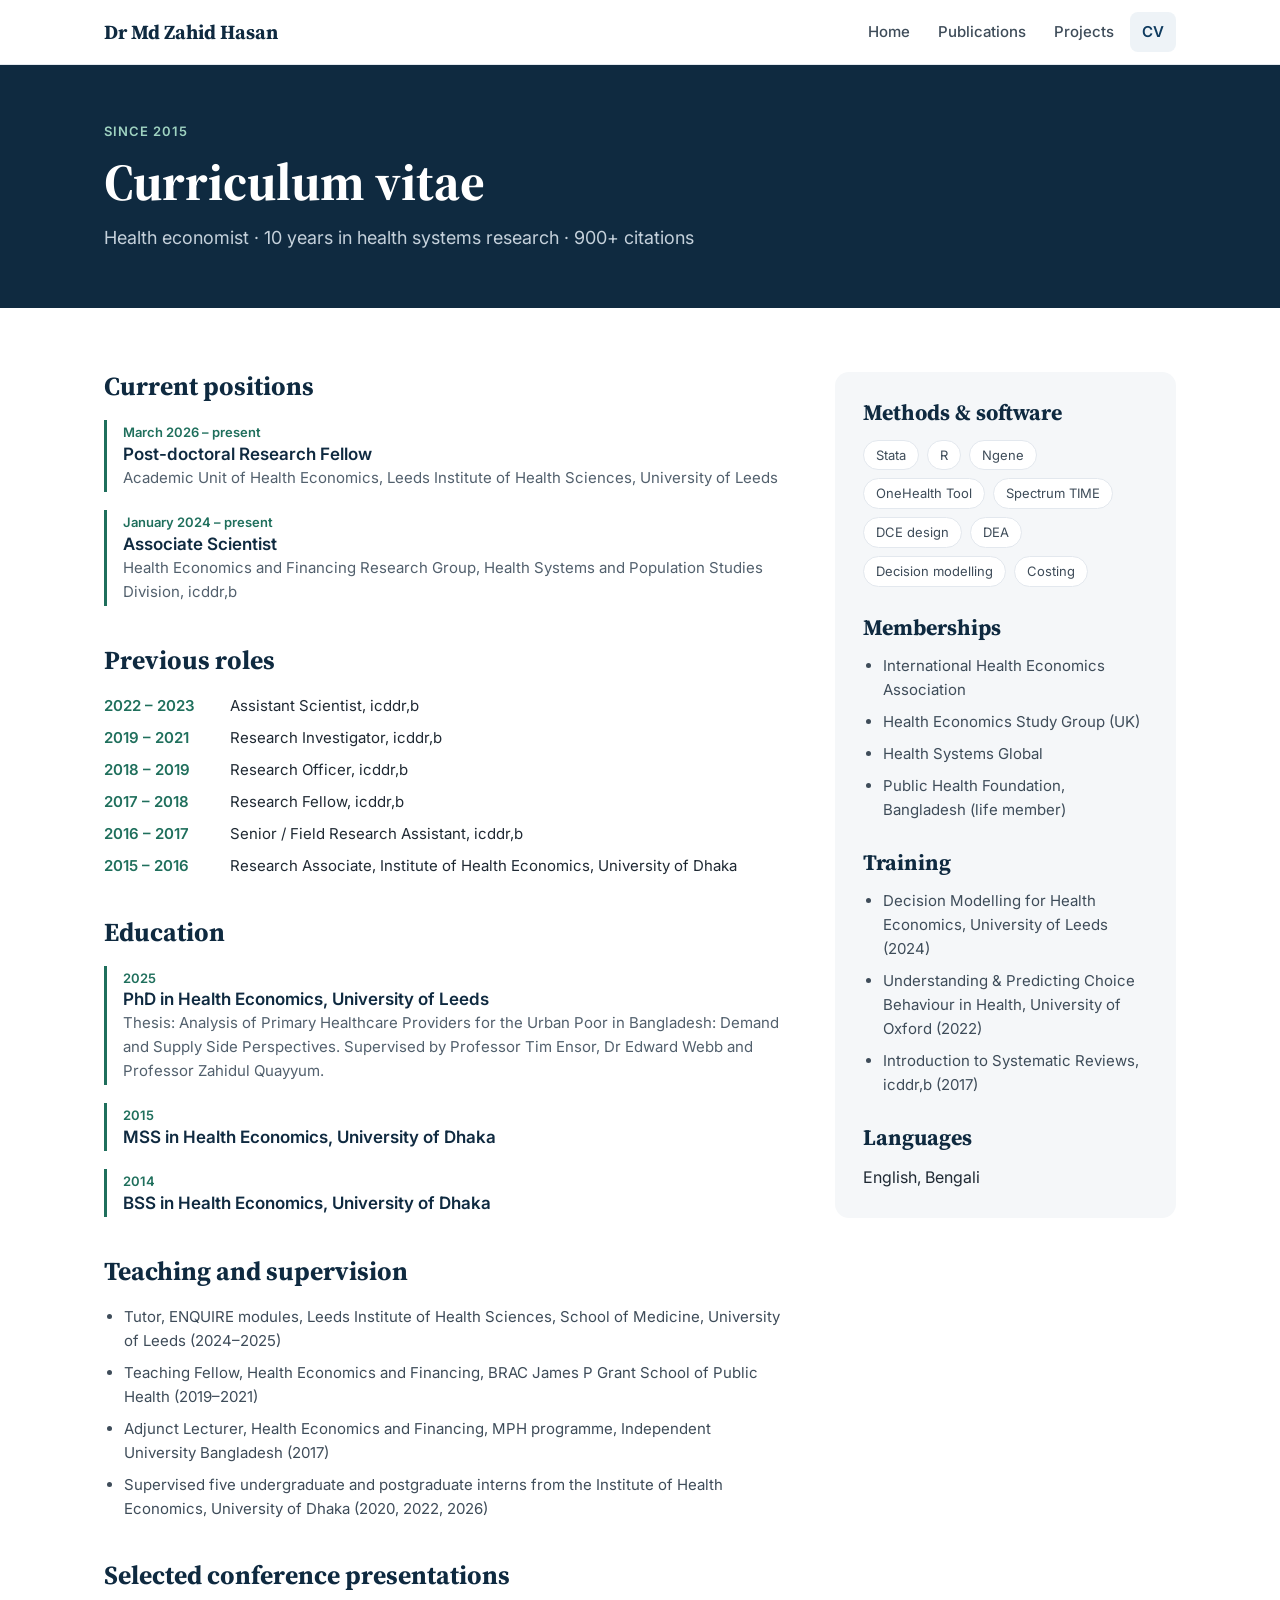
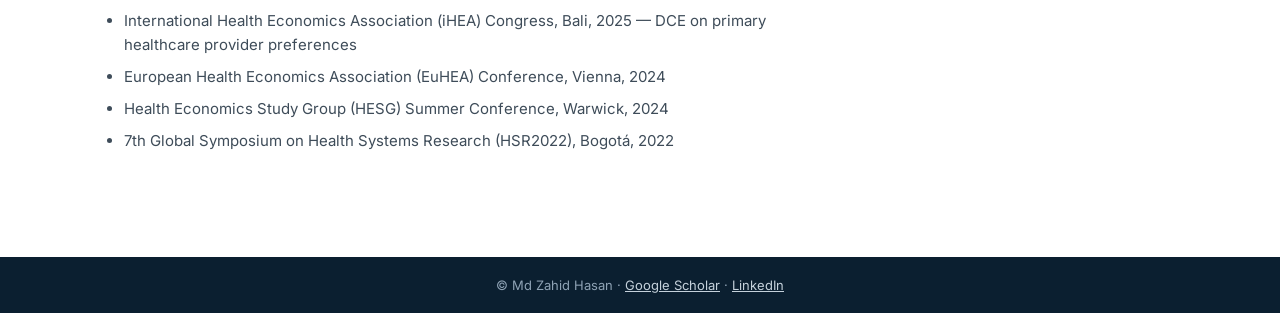
==== cv.html @ 00d34b2a "Add files via upload" ====
<!doctype html>
<html lang="en">
<head>
<meta charset="utf-8">
<meta name="viewport" content="width=device-width, initial-scale=1">
<title>CV – Dr Md Zahid Hasan</title>
<meta name="description" content="Curriculum vitae of Dr Md Zahid Hasan, health economist.">
<link rel="preconnect" href="https://fonts.googleapis.com"><link rel="preconnect" href="https://fonts.gstatic.com" crossorigin>
<link href="https://fonts.googleapis.com/css2?family=Inter:wght@400;500;600&amp;family=Source+Serif+4:opsz,wght@8..60,600;8..60,700&amp;display=swap" rel="stylesheet">
<link rel="stylesheet" href="style.css">
</head>
<body>
<header class="site-head"><div class="wrap"><a class="brand" href="index.html">Dr Md Zahid Hasan</a><nav class="nav" aria-label="Main"><a href="index.html">Home</a><a href="publications.html">Publications</a><a href="projects.html">Projects</a><a href="cv.html" aria-current="page">CV</a></nav></div></header>
<main>
<section class="page-head"><div class="wrap">
<p class="eyebrow">Since 2015</p><h1>Curriculum vitae</h1>
<p class="intro">Health economist · 10 years in health systems research · 900+ citations</p>
</div></section>
<section><div class="wrap cv-grid">
<div>
<div class="cv-block"><h2>Current positions</h2>
<div class="entry"><p class="when">March 2026 – present</p><h3>Post-doctoral Research Fellow</h3><p>Academic Unit of Health Economics, Leeds Institute of Health Sciences, University of Leeds</p></div>
<div class="entry"><p class="when">January 2024 – present</p><h3>Associate Scientist</h3><p>Health Economics and Financing Research Group, Health Systems and Population Studies Division, icddr,b</p></div>
</div>
<div class="cv-block"><h2>Previous roles</h2><div class="timeline">
<span>2022 – 2023</span><span>Assistant Scientist, icddr,b</span>
<span>2019 – 2021</span><span>Research Investigator, icddr,b</span>
<span>2018 – 2019</span><span>Research Officer, icddr,b</span>
<span>2017 – 2018</span><span>Research Fellow, icddr,b</span>
<span>2016 – 2017</span><span>Senior / Field Research Assistant, icddr,b</span>
<span>2015 – 2016</span><span>Research Associate, Institute of Health Economics, University of Dhaka</span>
</div></div>
<div class="cv-block"><h2>Education</h2>
<div class="entry"><p class="when">2025</p><h3>PhD in Health Economics, University of Leeds</h3><p>Thesis: Analysis of Primary Healthcare Providers for the Urban Poor in Bangladesh: Demand and Supply Side Perspectives. Supervised by Professor Tim Ensor, Dr Edward Webb and Professor Zahidul Quayyum.</p></div>
<div class="entry"><p class="when">2015</p><h3>MSS in Health Economics, University of Dhaka</h3></div>
<div class="entry"><p class="when">2014</p><h3>BSS in Health Economics, University of Dhaka</h3></div>
</div>
<div class="cv-block"><h2>Teaching and supervision</h2><ul class="cv-list">
<li>Tutor, ENQUIRE modules, Leeds Institute of Health Sciences, School of Medicine, University of Leeds (2024–2025)</li>
<li>Teaching Fellow, Health Economics and Financing, BRAC James P Grant School of Public Health (2019–2021)</li>
<li>Adjunct Lecturer, Health Economics and Financing, MPH programme, Independent University Bangladesh (2017)</li>
<li>Supervised five undergraduate and postgraduate interns from the Institute of Health Economics, University of Dhaka (2020, 2022, 2026)</li>
</ul></div>
<div class="cv-block"><h2>Selected conference presentations</h2><ul class="cv-list">
<li>International Health Economics Association (iHEA) Congress, Bali, 2025 — DCE on primary healthcare provider preferences</li>
<li>European Health Economics Association (EuHEA) Conference, Vienna, 2024</li>
<li>Health Economics Study Group (HESG) Summer Conference, Warwick, 2024</li>
<li>7th Global Symposium on Health Systems Research (HSR2022), Bogotá, 2022</li>
</ul></div>
</div>
<aside class="side">
<div class="cv-block"><h2>Methods &amp; software</h2><div class="tags"><span>Stata</span><span>R</span><span>Ngene</span><span>OneHealth Tool</span><span>Spectrum TIME</span><span>DCE design</span><span>DEA</span><span>Decision modelling</span><span>Costing</span></div></div>
<div class="cv-block"><h2>Memberships</h2><ul class="cv-list"><li>International Health Economics Association</li><li>Health Economics Study Group (UK)</li><li>Health Systems Global</li><li>Public Health Foundation, Bangladesh (life member)</li></ul></div>
<div class="cv-block"><h2>Training</h2><ul class="cv-list"><li>Decision Modelling for Health Economics, University of Leeds (2024)</li><li>Understanding &amp; Predicting Choice Behaviour in Health, University of Oxford (2022)</li><li>Introduction to Systematic Reviews, icddr,b (2017)</li></ul></div>
<div class="cv-block" style="margin-bottom:0"><h2>Languages</h2><p>English, Bengali</p></div>
</aside>
</div></section>
</main>
<footer class="foot">© Md Zahid Hasan · <a href="https://scholar.google.com/citations?user=Z4uadW4AAAAJ&amp;hl=en" target="_blank" rel="noopener">Google Scholar</a> · <a href="https://www.linkedin.com/in/m-zahid-hasan-phd-03840592/" target="_blank" rel="noopener">LinkedIn</a></footer>
</body>
</html>
---- style.css ----
:root{
  --navy:#0f3b5f; --navy-deep:#0f2a40; --green:#1f6f5c; --mint:#9fd3c1; --mint-soft:#d6ece5;
  --amber:#b7791f; --amber-soft:#fdf4e3; --ink:#1f2933; --body:#3e4c59; --muted:#52606d;
  --line:#e3e8ee; --tint:#f5f7f9; --hero:#eef3f7; --white:#ffffff;
  --serif:'Source Serif 4',Georgia,serif; --sans:Inter,system-ui,-apple-system,'Segoe UI',sans-serif;
}
*{box-sizing:border-box}
html{-webkit-text-size-adjust:100%}
body{margin:0;background:var(--white);color:var(--ink);font-family:var(--sans);font-size:16px;line-height:1.6}
a{color:var(--navy)}a:hover{color:var(--navy-deep)}
img{max-width:100%}
.wrap{max-width:1120px;margin:0 auto;padding:0 24px}
.narrow{max-width:820px}
h1,h2{font-family:var(--serif);color:var(--navy-deep);margin:0;line-height:1.15}
h1{font-size:clamp(34px,6vw,52px)}
h2{font-size:clamp(26px,4vw,32px)}
h3{margin:0;font-size:18px;font-weight:600;color:var(--navy-deep);line-height:1.35}
p{margin:0}
.eyebrow{font-size:13px;font-weight:600;letter-spacing:.08em;text-transform:uppercase;color:var(--green)}
section{padding:64px 0}
.tint{background:var(--tint)}
.stack{display:flex;flex-direction:column;gap:16px}
.row-head{display:flex;flex-wrap:wrap;gap:12px 24px;align-items:baseline;justify-content:space-between;margin-bottom:28px}
.link-strong{font-weight:600;color:var(--green);text-decoration:none}
.link-strong:hover{text-decoration:underline;color:var(--green)}

/* header */
.site-head{position:sticky;top:0;z-index:10;background:rgba(255,255,255,.96);backdrop-filter:blur(6px);border-bottom:1px solid var(--line)}
.site-head .wrap{display:flex;align-items:center;justify-content:space-between;gap:16px;min-height:64px;flex-wrap:wrap}
.brand{font-family:var(--serif);font-weight:700;font-size:20px;color:var(--navy-deep);text-decoration:none}
.nav{display:flex;gap:4px;flex-wrap:wrap}
.nav a{padding:8px 12px;border-radius:8px;text-decoration:none;color:var(--body);font-weight:500;font-size:15px}
.nav a:hover{background:var(--tint);color:var(--navy-deep)}
.nav a[aria-current=page]{color:var(--navy);background:var(--hero);font-weight:600}
@media (max-width:640px){
  .site-head .wrap{padding-top:10px;padding-bottom:8px;min-height:0}
  .nav{width:100%;justify-content:space-between;gap:0}
  .nav a{padding:8px 8px;font-size:14px}
}

/* buttons */
.btns{display:flex;flex-wrap:wrap;gap:12px}
.btn{display:inline-flex;align-items:center;min-height:44px;padding:0 20px;border-radius:8px;border:1px solid #b8c4ce;background:var(--white);color:var(--navy);font-weight:600;font-size:15px;text-decoration:none}
.btn:hover{border-color:var(--navy)}
.btn.solid{background:var(--navy);border-color:var(--navy);color:var(--white)}
.btn.solid:hover{background:var(--navy-deep);color:var(--white)}

/* home hero */
.hero{background:var(--hero);padding:64px 0 96px}
.hero .wrap{display:flex;flex-wrap:wrap;gap:48px;align-items:center}
.hero-text{flex:999 1 480px;min-width:0;display:flex;flex-direction:column;gap:18px}
.hero-text .lead{font-size:20px;color:var(--body)}
.hero-text .aff{color:var(--muted)}
.hero-photo{flex:1 1 260px;display:flex;justify-content:center}
.hero-photo img{display:block;width:300px;max-width:100%;aspect-ratio:300/424;object-fit:cover;object-position:50% 0;border-radius:16px;box-shadow:0 10px 30px rgba(15,42,64,.18)}

/* tiles */
.tiles{display:grid;grid-template-columns:repeat(auto-fit,minmax(260px,1fr));gap:20px;margin-top:-48px;position:relative}
.tile{display:flex;flex-direction:column;gap:8px;padding:28px;border-radius:14px;text-decoration:none;transition:transform .15s ease}
.tile:hover{transform:translateY(-3px)}
.tile .num{font-family:var(--serif);font-size:34px;font-weight:700;line-height:1.1}
.tile .ttl{font-size:18px;font-weight:600}
.tile .sub{font-size:14px;line-height:1.5}
.tile .go{padding-top:6px;font-size:14px;font-weight:600}
.tile.t1{background:var(--navy);color:#fff;box-shadow:0 6px 24px rgba(15,42,64,.18)}.tile.t1 .sub{color:#d4e0ea}.tile.t1 .go{color:var(--mint)}
.tile.t2{background:var(--green);color:#fff;box-shadow:0 6px 24px rgba(20,81,63,.18)}.tile.t2 .sub{color:var(--mint-soft)}.tile.t2 .go{color:#fff}
.tile.t3{background:var(--amber-soft);color:#5c3a0a;border:1px solid #f1dcb2;box-shadow:0 6px 24px rgba(122,75,12,.10)}.tile.t3 .sub,.tile.t3 .go{color:#7a4b0c}
.tile:hover.t1,.tile:hover.t2{color:#fff}

/* cards */
.grid{display:grid;gap:20px;grid-template-columns:repeat(auto-fit,minmax(220px,1fr))}
.grid.five{grid-template-columns:repeat(auto-fit,minmax(180px,1fr))}
.card{background:#fff;border:1px solid var(--line);border-radius:12px;padding:24px;display:flex;flex-direction:column;gap:10px}
.card p{font-size:15px;color:var(--muted);line-height:1.6}
.card.topbar{border:none;border-top:4px solid var(--green);background:var(--tint);border-radius:0 0 12px 12px}
.card.topbar.navy{border-top-color:var(--navy)}
.meta{font-size:13px;font-weight:600;color:var(--green)}
.pubcard{display:block;background:#fff;border:1px solid var(--line);border-left:4px solid var(--green);border-radius:12px;padding:20px 24px;text-decoration:none}
.pubcard .t{display:block;font-size:17px;font-weight:600;color:var(--navy-deep)}
.pubcard .a{display:block;padding-top:6px;font-size:14px;color:var(--muted)}
.pubcard:hover .t{text-decoration:underline}

/* page header */
.page-head{background:var(--navy-deep);color:#fff;padding:56px 0}
.page-head .eyebrow{color:var(--mint)}
.page-head h1{color:#fff;margin:10px 0 12px}
.page-head .intro{color:#c5d1db;font-size:18px;max-width:720px}
.stats{display:grid;grid-template-columns:repeat(auto-fit,minmax(180px,1fr));gap:16px;margin-top:28px}
.stat{background:rgba(255,255,255,.07);border:1px solid rgba(255,255,255,.16);border-radius:12px;padding:18px 20px}
.stat b{display:block;font-family:var(--serif);font-size:30px;line-height:1.1}
.stat span{font-size:14px;color:#c5d1db}
.page-head .btn{margin-top:24px}

/* publications */
.yr{display:inline-block;margin:36px 0 12px;padding:6px 16px;border-radius:999px;background:var(--navy);color:#fff;font-family:var(--serif);font-size:20px;font-weight:700}
.yr:first-child{margin-top:0}
.pub{margin:0 0 12px;padding:16px 20px;border-radius:10px;background:var(--tint);border-left:4px solid #c9d4dd;font-size:15px;line-height:1.65;color:var(--body);overflow-wrap:anywhere}
.pub.fa{background:#eef7f3;border-left-color:var(--green)}
.pub b{color:var(--navy-deep);font-weight:600}
.pub i{color:var(--green)}
.pub a{color:var(--ink);text-decoration:none;font-weight:500}
.pub a:hover{color:var(--navy);text-decoration:underline}
.badge{display:inline-block;margin-left:8px;padding:2px 10px;border-radius:999px;background:var(--mint-soft);color:#14513f;font-size:12px;font-weight:600;vertical-align:1px;white-space:nowrap}

/* projects */
.chip{display:inline-block;padding:3px 10px;border-radius:999px;font-size:12px;font-weight:600;white-space:nowrap}
.chip.pi{background:#dce7f1;color:var(--navy)}
.chip.copi{background:var(--mint-soft);color:#14513f}
.chip.coi{background:var(--amber-soft);color:#7a4b0c}
.legend{display:flex;flex-wrap:wrap;gap:8px}
.proj-grid{display:grid;gap:20px;grid-template-columns:repeat(auto-fit,minmax(260px,1fr))}
.amt{font-weight:600;color:var(--navy-deep);font-size:15px}
.rows{display:flex;flex-direction:column}
.prow{display:grid;grid-template-columns:120px 1fr auto;gap:8px 20px;align-items:start;padding:18px 0;border-bottom:1px solid var(--line)}
.prow .when{font-weight:600;color:var(--green);font-size:14px;padding-top:2px}
.prow h3{font-size:16px}
.prow .m{font-size:14px;color:var(--muted);margin-top:4px}
@media (max-width:640px){
  .prow{grid-template-columns:1fr;gap:4px}
  .prow .chip{justify-self:start;margin-top:6px}
}

/* cv */
.cv-grid{display:grid;grid-template-columns:minmax(0,2fr) minmax(0,1fr);gap:48px}
@media (max-width:860px){.cv-grid{grid-template-columns:1fr;gap:16px}}
.cv-block{margin-bottom:40px}
.cv-block h2{font-size:26px;margin-bottom:18px}
.entry{border-left:3px solid var(--green);padding:2px 0 2px 16px;margin-bottom:18px}
.entry .when{font-size:13px;font-weight:600;color:var(--green)}
.entry h3{font-size:17px}
.entry p{font-size:15px;color:var(--muted)}
.timeline{display:grid;grid-template-columns:110px 1fr;gap:8px 16px;font-size:15px}
.timeline span:nth-child(odd){color:var(--green);font-weight:600}
.cv-list{margin:0;padding-left:20px;color:var(--body);font-size:15px}
.cv-list li{margin-bottom:8px}
aside.side{background:var(--tint);border-radius:14px;padding:28px;align-self:start}
aside.side h2{font-size:22px;margin:0 0 14px}
aside.side .cv-block{margin-bottom:28px}
.tags{display:flex;flex-wrap:wrap;gap:8px}
.tags span{background:#fff;border:1px solid var(--line);border-radius:999px;padding:4px 12px;font-size:13px;color:var(--body)}

/* footer */
.contact{background:var(--navy-deep);color:#fff;padding:56px 0}
.contact .wrap{display:flex;flex-wrap:wrap;gap:24px 48px;align-items:center;justify-content:space-between}
.contact h2{color:#fff;font-size:30px}
.contact p{color:#c5d1db;margin-top:8px}
.contact a{color:#fff;font-size:16px;overflow-wrap:anywhere}
.contact .mails{display:flex;flex-direction:column;gap:6px}
.foot{background:#0b1f30;color:#8fa3b5;font-size:13px;padding:18px 0;text-align:center}
.foot a{color:#c5d1db}
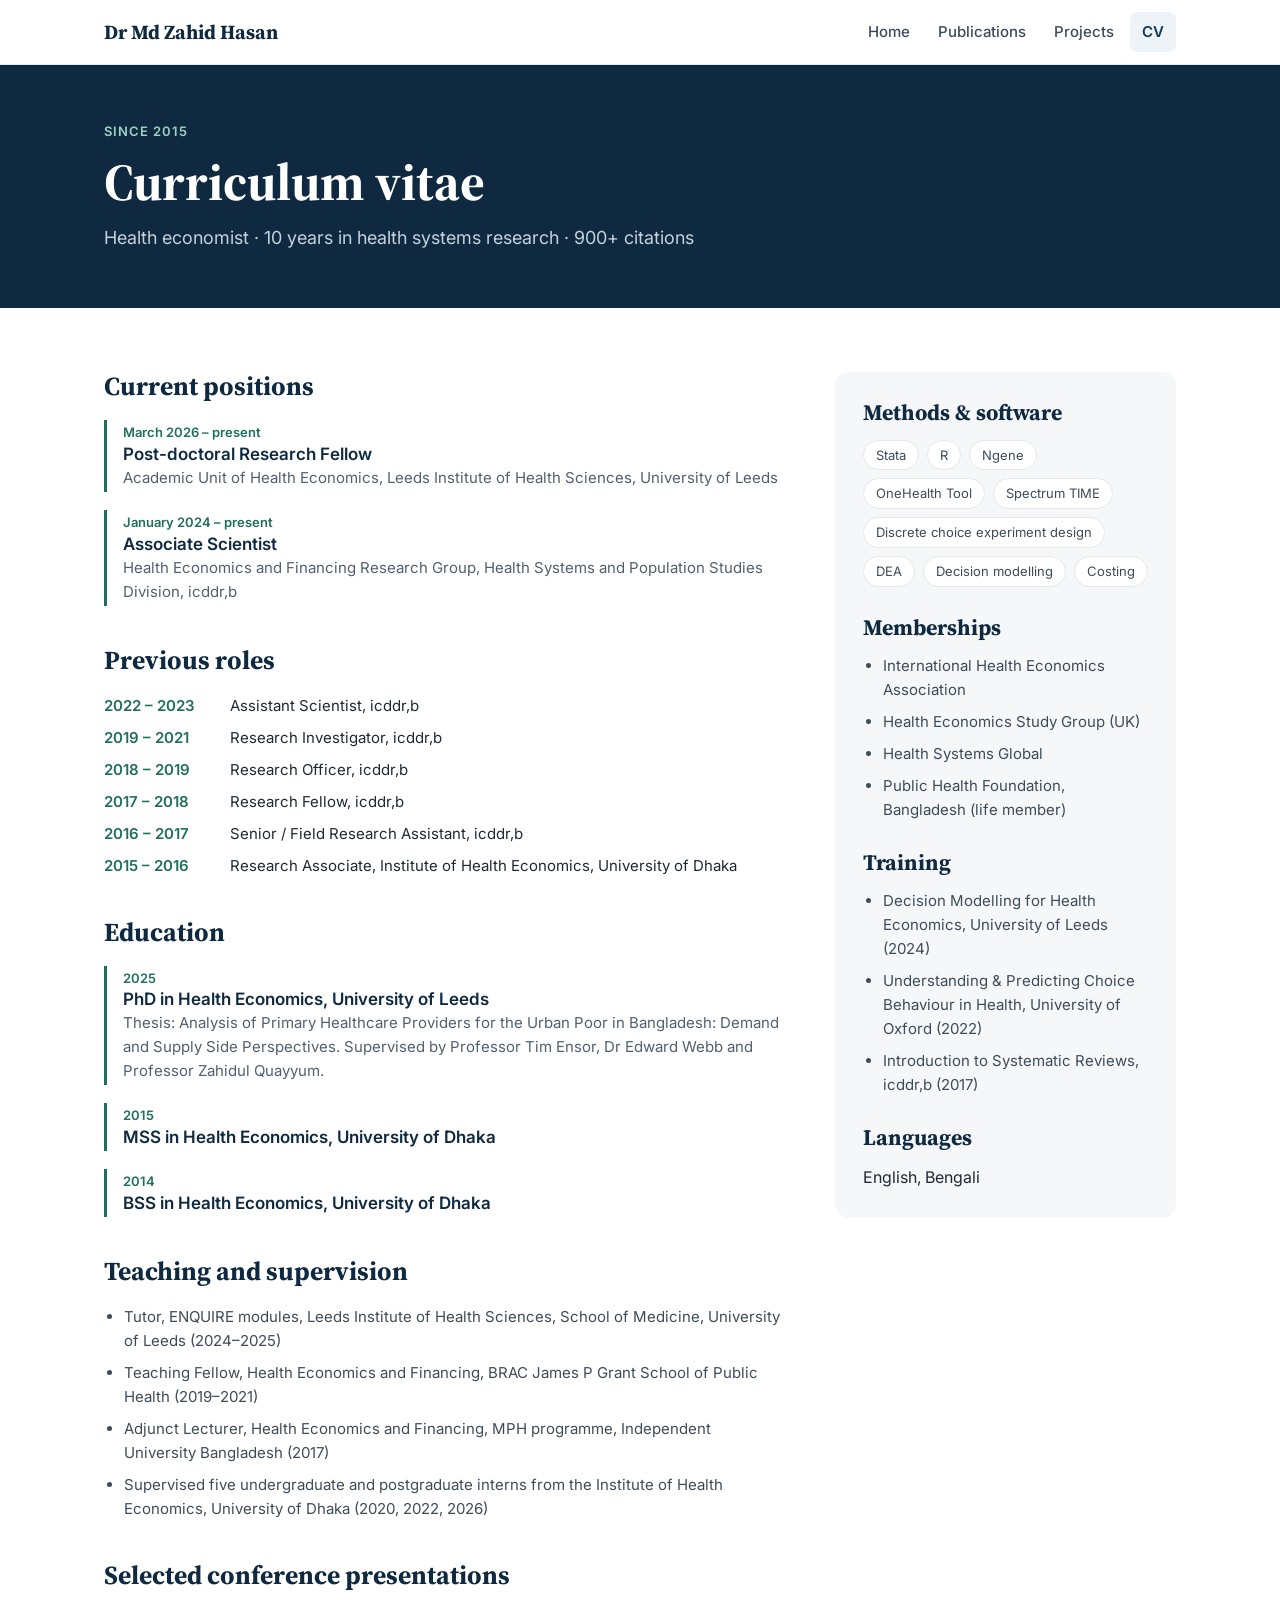
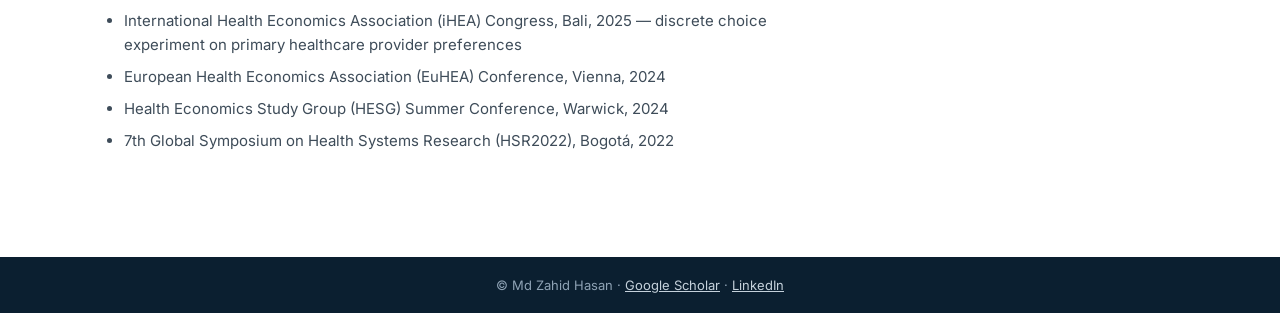
==== commit 8e6b3071: "Add files via upload" ====
--- a/cv.html
+++ b/cv.html
@@ -42,14 +42,14 @@
 <li>Supervised five undergraduate and postgraduate interns from the Institute of Health Economics, University of Dhaka (2020, 2022, 2026)</li>
 </ul></div>
 <div class="cv-block"><h2>Selected conference presentations</h2><ul class="cv-list">
-<li>International Health Economics Association (iHEA) Congress, Bali, 2025 — DCE on primary healthcare provider preferences</li>
+<li>International Health Economics Association (iHEA) Congress, Bali, 2025 — discrete choice experiment on primary healthcare provider preferences</li>
 <li>European Health Economics Association (EuHEA) Conference, Vienna, 2024</li>
 <li>Health Economics Study Group (HESG) Summer Conference, Warwick, 2024</li>
 <li>7th Global Symposium on Health Systems Research (HSR2022), Bogotá, 2022</li>
 </ul></div>
 </div>
 <aside class="side">
-<div class="cv-block"><h2>Methods &amp; software</h2><div class="tags"><span>Stata</span><span>R</span><span>Ngene</span><span>OneHealth Tool</span><span>Spectrum TIME</span><span>DCE design</span><span>DEA</span><span>Decision modelling</span><span>Costing</span></div></div>
+<div class="cv-block"><h2>Methods &amp; software</h2><div class="tags"><span>Stata</span><span>R</span><span>Ngene</span><span>OneHealth Tool</span><span>Spectrum TIME</span><span>Discrete choice experiment design</span><span>DEA</span><span>Decision modelling</span><span>Costing</span></div></div>
 <div class="cv-block"><h2>Memberships</h2><ul class="cv-list"><li>International Health Economics Association</li><li>Health Economics Study Group (UK)</li><li>Health Systems Global</li><li>Public Health Foundation, Bangladesh (life member)</li></ul></div>
 <div class="cv-block"><h2>Training</h2><ul class="cv-list"><li>Decision Modelling for Health Economics, University of Leeds (2024)</li><li>Understanding &amp; Predicting Choice Behaviour in Health, University of Oxford (2022)</li><li>Introduction to Systematic Reviews, icddr,b (2017)</li></ul></div>
 <div class="cv-block" style="margin-bottom:0"><h2>Languages</h2><p>English, Bengali</p></div>
